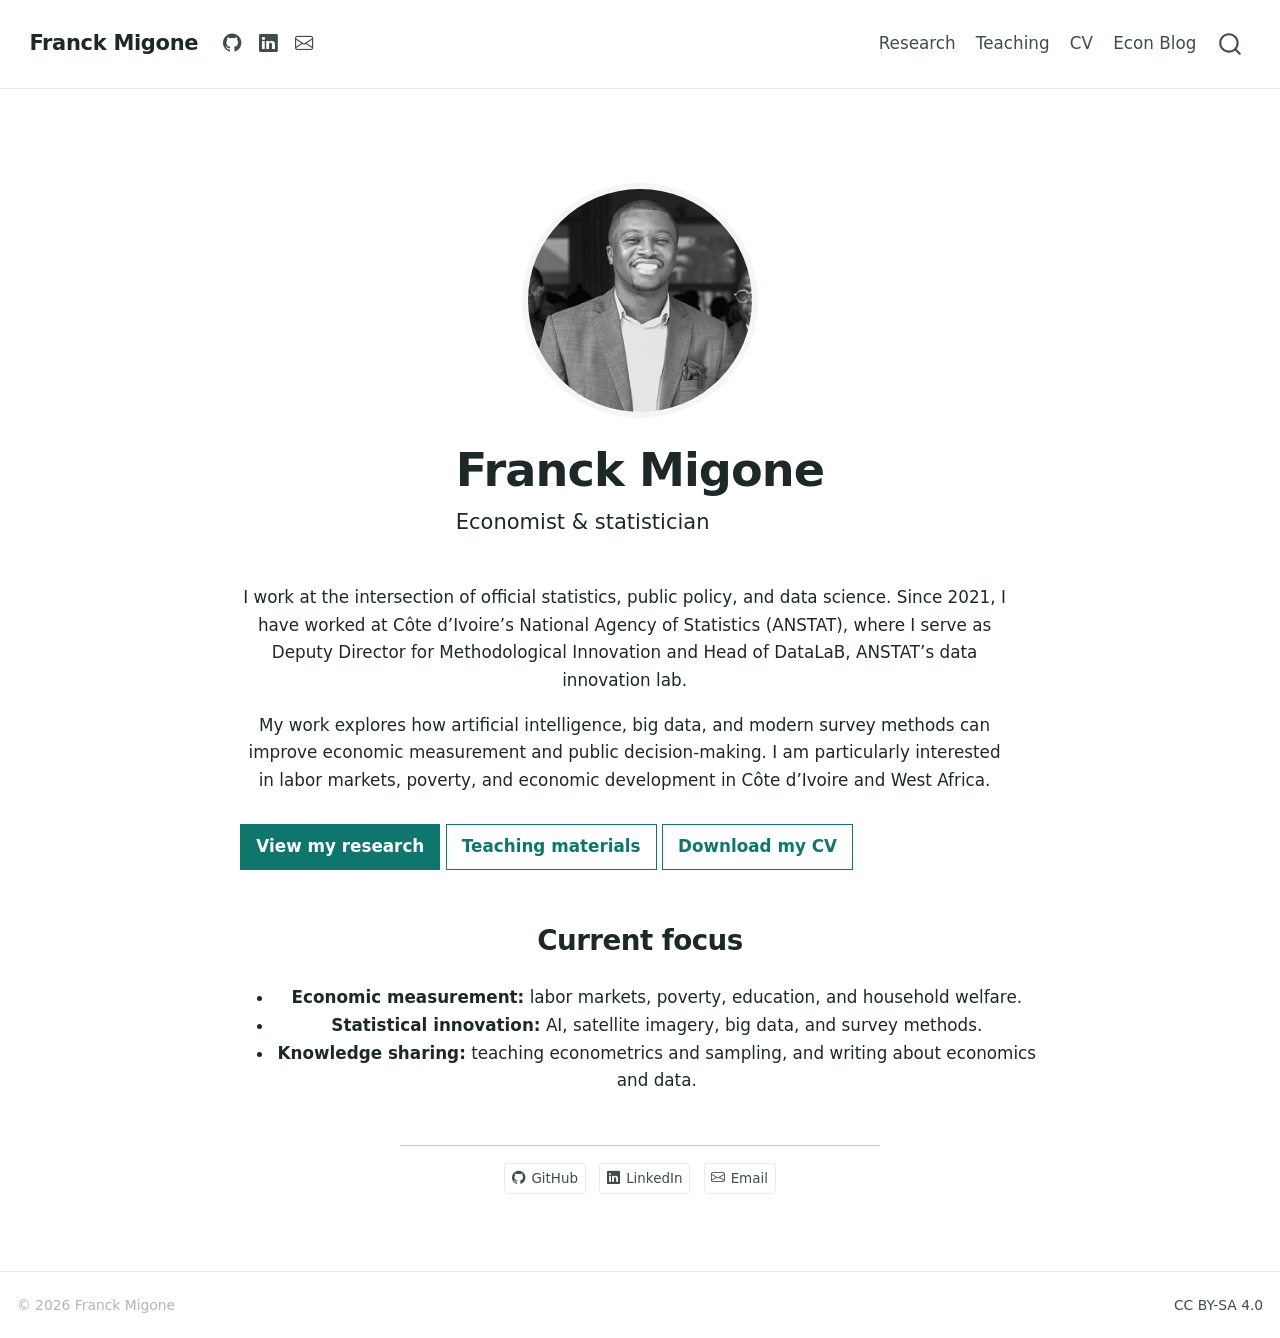
==== docs/index.html @ d8c35b3e "Ameliore et redeploie le site personnel" ====
<!DOCTYPE html>
<html xmlns="http://www.w3.org/1999/xhtml" lang="en" xml:lang="en"><head>

<meta charset="utf-8">
<meta name="generator" content="quarto-1.7.27">

<meta name="viewport" content="width=device-width, initial-scale=1.0, user-scalable=yes">


<title>Franck Migone</title>
<style>
code{white-space: pre-wrap;}
span.smallcaps{font-variant: small-caps;}
div.columns{display: flex; gap: min(4vw, 1.5em);}
div.column{flex: auto; overflow-x: auto;}
div.hanging-indent{margin-left: 1.5em; text-indent: -1.5em;}
ul.task-list{list-style: none;}
ul.task-list li input[type="checkbox"] {
  width: 0.8em;
  margin: 0 0.8em 0.2em -1em; /* quarto-specific, see https://github.com/quarto-dev/quarto-cli/issues/4556 */ 
  vertical-align: middle;
}
</style>


<script src="site_libs/quarto-nav/quarto-nav.js"></script>
<script src="site_libs/clipboard/clipboard.min.js"></script>
<script src="site_libs/quarto-search/autocomplete.umd.js"></script>
<script src="site_libs/quarto-search/fuse.min.js"></script>
<script src="site_libs/quarto-search/quarto-search.js"></script>
<meta name="quarto:offset" content="./">
<link href="./img/favicon.png" rel="icon" type="image/png">
<script src="site_libs/quarto-html/quarto.js" type="module"></script>
<script src="site_libs/quarto-html/tabsets/tabsets.js" type="module"></script>
<script src="site_libs/quarto-html/popper.min.js"></script>
<script src="site_libs/quarto-html/tippy.umd.min.js"></script>
<link href="site_libs/quarto-html/tippy.css" rel="stylesheet">
<link href="site_libs/quarto-html/quarto-syntax-highlighting-985aa47af68dae11cd4d235c71fb941e.css" rel="stylesheet" id="quarto-text-highlighting-styles">
<script src="site_libs/bootstrap/bootstrap.min.js"></script>
<link href="site_libs/bootstrap/bootstrap-icons.css" rel="stylesheet">
<link href="site_libs/bootstrap/bootstrap-1a9a7e8bba09c4d5a65b0688b41a97ad.min.css" rel="stylesheet" append-hash="true" id="quarto-bootstrap" data-mode="light">
<script id="quarto-search-options" type="application/json">{
  "location": "navbar",
  "copy-button": false,
  "collapse-after": 3,
  "panel-placement": "end",
  "type": "overlay",
  "limit": 50,
  "keyboard-shortcut": [
    "f",
    "/",
    "s"
  ],
  "language": {
    "search-no-results-text": "No results",
    "search-matching-documents-text": "matching documents",
    "search-copy-link-title": "Copy link to search",
    "search-hide-matches-text": "Hide additional matches",
    "search-more-match-text": "more match in this document",
    "search-more-matches-text": "more matches in this document",
    "search-clear-button-title": "Clear",
    "search-text-placeholder": "",
    "search-detached-cancel-button-title": "Cancel",
    "search-submit-button-title": "Submit",
    "search-label": "Search"
  }
}</script>


<meta property="og:title" content="Franck Migone">
<meta property="og:description" content="Economist &amp; statistician">
<meta property="og:image" content="https://fajzmigone.github.io/img/fmigone.jpg">
<meta property="og:site_name" content="Franck Migone">
</head>

<body class="nav-fixed fullcontent quarto-light">

<div id="quarto-search-results"></div>
  <header id="quarto-header" class="headroom fixed-top">
    <nav class="navbar navbar-expand-lg " data-bs-theme="dark">
      <div class="navbar-container container-fluid">
      <div class="navbar-brand-container mx-auto">
    <a class="navbar-brand" href="./index.html">
    <span class="navbar-title">Franck Migone</span>
    </a>
  </div>
            <div id="quarto-search" class="" title="Search"></div>
          <button class="navbar-toggler" type="button" data-bs-toggle="collapse" data-bs-target="#navbarCollapse" aria-controls="navbarCollapse" role="menu" aria-expanded="false" aria-label="Toggle navigation" onclick="if (window.quartoToggleHeadroom) { window.quartoToggleHeadroom(); }">
  <span class="navbar-toggler-icon"></span>
</button>
          <div class="collapse navbar-collapse" id="navbarCollapse">
            <ul class="navbar-nav navbar-nav-scroll me-auto">
  <li class="nav-item compact">
    <a class="nav-link" href="https://github.com/fmigone"> <i class="bi bi-github" role="img" aria-label="GitHub">
</i> 
<span class="menu-text"></span></a>
  </li>  
  <li class="nav-item compact">
    <a class="nav-link" href="https://www.linkedin.com/in/franck-migone/"> <i class="bi bi-linkedin" role="img" aria-label="LinkedIn">
</i> 
<span class="menu-text"></span></a>
  </li>  
  <li class="nav-item compact">
    <a class="nav-link" href="mailto:franckmigone@gmail.com"> <i class="bi bi-envelope" role="img" aria-label="Email">
</i> 
<span class="menu-text"></span></a>
  </li>  
</ul>
            <ul class="navbar-nav navbar-nav-scroll ms-auto">
  <li class="nav-item">
    <a class="nav-link" href="./research/index.html"> 
<span class="menu-text">Research</span></a>
  </li>  
  <li class="nav-item">
    <a class="nav-link" href="./Useful_Ressources/index.html"> 
<span class="menu-text">Teaching</span></a>
  </li>  
  <li class="nav-item">
    <a class="nav-link" href="./cv/index.html"> 
<span class="menu-text">CV</span></a>
  </li>  
  <li class="nav-item">
    <a class="nav-link" href="https://econpolicyml.substack.com/"> 
<span class="menu-text">Econ Blog</span></a>
  </li>  
</ul>
          </div> <!-- /navcollapse -->
            <div class="quarto-navbar-tools">
</div>
      </div> <!-- /container-fluid -->
    </nav>
</header>
<!-- content -->
<div id="quarto-content" class="quarto-container page-columns page-rows-contents page-layout-article page-navbar">
<!-- sidebar -->
<!-- margin-sidebar -->
    
<!-- main -->
<div class="quarto-about-jolla">
  <img src="img/fmigone.jpg" class="about-image
  round " style="height: 14em; width: 14em;">
 <header id="title-block-header" class="quarto-title-block default">
<div class="quarto-title">
<h1 class="title">Franck Migone</h1>
<p class="subtitle lead">Economist &amp; statistician</p>
</div>
<div class="quarto-title-meta">
  </div>
</header><main class="content" id="quarto-document-content">
<p>I work at the intersection of official statistics, public policy, and data science. Since 2021, I have worked at Côte d’Ivoire’s National Agency of Statistics (ANSTAT), where I serve as Deputy Director for Methodological Innovation and Head of DataLaB, ANSTAT’s data innovation lab.</p>
<p>My work explores how artificial intelligence, big data, and modern survey methods can improve economic measurement and public decision-making. I am particularly interested in labor markets, poverty, and economic development in Côte d’Ivoire and West Africa.</p>
<div class="home-actions">
<p><a href="./research/index.html" class="btn btn-primary">View my research</a> <a href="./Useful_Ressources/index.html" class="btn btn-outline-primary">Teaching materials</a> <a href="cv/cv.pdf" class="btn btn-outline-primary" target="_blank">Download my CV</a></p>
</div>
<section id="current-focus" class="level2">
<h2 data-anchor-id="current-focus">Current focus</h2>
<ul>
<li><strong>Economic measurement:</strong> labor markets, poverty, education, and household welfare.</li>
<li><strong>Statistical innovation:</strong> AI, satellite imagery, big data, and survey methods.</li>
<li><strong>Knowledge sharing:</strong> teaching econometrics and sampling, and writing about economics and data.</li>
</ul>


</section>
</main> 
  <hr class="about-sep">
   <div class="about-links">
  <a href="https://github.com/fmigone" class="about-link" rel="" target="">
    <i class="bi bi-github"></i>
     <span class="about-link-text">GitHub</span>
  </a>
  <a href="https://www.linkedin.com/in/franck-migone/" class="about-link" rel="" target="">
    <i class="bi bi-linkedin"></i>
     <span class="about-link-text">LinkedIn</span>
  </a>
  <a href="mailto:franckmigone@gmail.com" class="about-link" rel="" target="">
    <i class="bi bi-envelope"></i>
     <span class="about-link-text">Email</span>
  </a>
</div>
</div>
 <!-- /main -->
<script id="quarto-html-after-body" type="application/javascript">
  window.document.addEventListener("DOMContentLoaded", function (event) {
    const isCodeAnnotation = (el) => {
      for (const clz of el.classList) {
        if (clz.startsWith('code-annotation-')) {                     
          return true;
        }
      }
      return false;
    }
    const onCopySuccess = function(e) {
      // button target
      const button = e.trigger;
      // don't keep focus
      button.blur();
      // flash "checked"
      button.classList.add('code-copy-button-checked');
      var currentTitle = button.getAttribute("title");
      button.setAttribute("title", "Copied!");
      let tooltip;
      if (window.bootstrap) {
        button.setAttribute("data-bs-toggle", "tooltip");
        button.setAttribute("data-bs-placement", "left");
        button.setAttribute("data-bs-title", "Copied!");
        tooltip = new bootstrap.Tooltip(button, 
          { trigger: "manual", 
            customClass: "code-copy-button-tooltip",
            offset: [0, -8]});
        tooltip.show();    
      }
      setTimeout(function() {
        if (tooltip) {
          tooltip.hide();
          button.removeAttribute("data-bs-title");
          button.removeAttribute("data-bs-toggle");
          button.removeAttribute("data-bs-placement");
        }
        button.setAttribute("title", currentTitle);
        button.classList.remove('code-copy-button-checked');
      }, 1000);
      // clear code selection
      e.clearSelection();
    }
    const getTextToCopy = function(trigger) {
        const codeEl = trigger.previousElementSibling.cloneNode(true);
        for (const childEl of codeEl.children) {
          if (isCodeAnnotation(childEl)) {
            childEl.remove();
          }
        }
        return codeEl.innerText;
    }
    const clipboard = new window.ClipboardJS('.code-copy-button:not([data-in-quarto-modal])', {
      text: getTextToCopy
    });
    clipboard.on('success', onCopySuccess);
    if (window.document.getElementById('quarto-embedded-source-code-modal')) {
      const clipboardModal = new window.ClipboardJS('.code-copy-button[data-in-quarto-modal]', {
        text: getTextToCopy,
        container: window.document.getElementById('quarto-embedded-source-code-modal')
      });
      clipboardModal.on('success', onCopySuccess);
    }
      var localhostRegex = new RegExp(/^(?:http|https):\/\/localhost\:?[0-9]*\//);
      var mailtoRegex = new RegExp(/^mailto:/);
        var filterRegex = new RegExp("https:\/\/fajzmigone\.github\.io");
      var isInternal = (href) => {
          return filterRegex.test(href) || localhostRegex.test(href) || mailtoRegex.test(href);
      }
      // Inspect non-navigation links and adorn them if external
     var links = window.document.querySelectorAll('a[href]:not(.nav-link):not(.navbar-brand):not(.toc-action):not(.sidebar-link):not(.sidebar-item-toggle):not(.pagination-link):not(.no-external):not([aria-hidden]):not(.dropdown-item):not(.quarto-navigation-tool):not(.about-link)');
      for (var i=0; i<links.length; i++) {
        const link = links[i];
        if (!isInternal(link.href)) {
          // undo the damage that might have been done by quarto-nav.js in the case of
          // links that we want to consider external
          if (link.dataset.originalHref !== undefined) {
            link.href = link.dataset.originalHref;
          }
            // target, if specified
            link.setAttribute("target", "_blank");
            if (link.getAttribute("rel") === null) {
              link.setAttribute("rel", "noopener");
            }
        }
      }
    function tippyHover(el, contentFn, onTriggerFn, onUntriggerFn) {
      const config = {
        allowHTML: true,
        maxWidth: 500,
        delay: 100,
        arrow: false,
        appendTo: function(el) {
            return el.parentElement;
        },
        interactive: true,
        interactiveBorder: 10,
        theme: 'quarto',
        placement: 'bottom-start',
      };
      if (contentFn) {
        config.content = contentFn;
      }
      if (onTriggerFn) {
        config.onTrigger = onTriggerFn;
      }
      if (onUntriggerFn) {
        config.onUntrigger = onUntriggerFn;
      }
      window.tippy(el, config); 
    }
    const noterefs = window.document.querySelectorAll('a[role="doc-noteref"]');
    for (var i=0; i<noterefs.length; i++) {
      const ref = noterefs[i];
      tippyHover(ref, function() {
        // use id or data attribute instead here
        let href = ref.getAttribute('data-footnote-href') || ref.getAttribute('href');
        try { href = new URL(href).hash; } catch {}
        const id = href.replace(/^#\/?/, "");
        const note = window.document.getElementById(id);
        if (note) {
          return note.innerHTML;
        } else {
          return "";
        }
      });
    }
    const xrefs = window.document.querySelectorAll('a.quarto-xref');
    const processXRef = (id, note) => {
      // Strip column container classes
      const stripColumnClz = (el) => {
        el.classList.remove("page-full", "page-columns");
        if (el.children) {
          for (const child of el.children) {
            stripColumnClz(child);
          }
        }
      }
      stripColumnClz(note)
      if (id === null || id.startsWith('sec-')) {
        // Special case sections, only their first couple elements
        const container = document.createElement("div");
        if (note.children && note.children.length > 2) {
          container.appendChild(note.children[0].cloneNode(true));
          for (let i = 1; i < note.children.length; i++) {
            const child = note.children[i];
            if (child.tagName === "P" && child.innerText === "") {
              continue;
            } else {
              container.appendChild(child.cloneNode(true));
              break;
            }
          }
          if (window.Quarto?.typesetMath) {
            window.Quarto.typesetMath(container);
          }
          return container.innerHTML
        } else {
          if (window.Quarto?.typesetMath) {
            window.Quarto.typesetMath(note);
          }
          return note.innerHTML;
        }
      } else {
        // Remove any anchor links if they are present
        const anchorLink = note.querySelector('a.anchorjs-link');
        if (anchorLink) {
          anchorLink.remove();
        }
        if (window.Quarto?.typesetMath) {
          window.Quarto.typesetMath(note);
        }
        if (note.classList.contains("callout")) {
          return note.outerHTML;
        } else {
          return note.innerHTML;
        }
      }
    }
    for (var i=0; i<xrefs.length; i++) {
      const xref = xrefs[i];
      tippyHover(xref, undefined, function(instance) {
        instance.disable();
        let url = xref.getAttribute('href');
        let hash = undefined; 
        if (url.startsWith('#')) {
          hash = url;
        } else {
          try { hash = new URL(url).hash; } catch {}
        }
        if (hash) {
          const id = hash.replace(/^#\/?/, "");
          const note = window.document.getElementById(id);
          if (note !== null) {
            try {
              const html = processXRef(id, note.cloneNode(true));
              instance.setContent(html);
            } finally {
              instance.enable();
              instance.show();
            }
          } else {
            // See if we can fetch this
            fetch(url.split('#')[0])
            .then(res => res.text())
            .then(html => {
              const parser = new DOMParser();
              const htmlDoc = parser.parseFromString(html, "text/html");
              const note = htmlDoc.getElementById(id);
              if (note !== null) {
                const html = processXRef(id, note);
                instance.setContent(html);
              } 
            }).finally(() => {
              instance.enable();
              instance.show();
            });
          }
        } else {
          // See if we can fetch a full url (with no hash to target)
          // This is a special case and we should probably do some content thinning / targeting
          fetch(url)
          .then(res => res.text())
          .then(html => {
            const parser = new DOMParser();
            const htmlDoc = parser.parseFromString(html, "text/html");
            const note = htmlDoc.querySelector('main.content');
            if (note !== null) {
              // This should only happen for chapter cross references
              // (since there is no id in the URL)
              // remove the first header
              if (note.children.length > 0 && note.children[0].tagName === "HEADER") {
                note.children[0].remove();
              }
              const html = processXRef(null, note);
              instance.setContent(html);
            } 
          }).finally(() => {
            instance.enable();
            instance.show();
          });
        }
      }, function(instance) {
      });
    }
        let selectedAnnoteEl;
        const selectorForAnnotation = ( cell, annotation) => {
          let cellAttr = 'data-code-cell="' + cell + '"';
          let lineAttr = 'data-code-annotation="' +  annotation + '"';
          const selector = 'span[' + cellAttr + '][' + lineAttr + ']';
          return selector;
        }
        const selectCodeLines = (annoteEl) => {
          const doc = window.document;
          const targetCell = annoteEl.getAttribute("data-target-cell");
          const targetAnnotation = annoteEl.getAttribute("data-target-annotation");
          const annoteSpan = window.document.querySelector(selectorForAnnotation(targetCell, targetAnnotation));
          const lines = annoteSpan.getAttribute("data-code-lines").split(",");
          const lineIds = lines.map((line) => {
            return targetCell + "-" + line;
          })
          let top = null;
          let height = null;
          let parent = null;
          if (lineIds.length > 0) {
              //compute the position of the single el (top and bottom and make a div)
              const el = window.document.getElementById(lineIds[0]);
              top = el.offsetTop;
              height = el.offsetHeight;
              parent = el.parentElement.parentElement;
            if (lineIds.length > 1) {
              const lastEl = window.document.getElementById(lineIds[lineIds.length - 1]);
              const bottom = lastEl.offsetTop + lastEl.offsetHeight;
              height = bottom - top;
            }
            if (top !== null && height !== null && parent !== null) {
              // cook up a div (if necessary) and position it 
              let div = window.document.getElementById("code-annotation-line-highlight");
              if (div === null) {
                div = window.document.createElement("div");
                div.setAttribute("id", "code-annotation-line-highlight");
                div.style.position = 'absolute';
                parent.appendChild(div);
              }
              div.style.top = top - 2 + "px";
              div.style.height = height + 4 + "px";
              div.style.left = 0;
              let gutterDiv = window.document.getElementById("code-annotation-line-highlight-gutter");
              if (gutterDiv === null) {
                gutterDiv = window.document.createElement("div");
                gutterDiv.setAttribute("id", "code-annotation-line-highlight-gutter");
                gutterDiv.style.position = 'absolute';
                const codeCell = window.document.getElementById(targetCell);
                const gutter = codeCell.querySelector('.code-annotation-gutter');
                gutter.appendChild(gutterDiv);
              }
              gutterDiv.style.top = top - 2 + "px";
              gutterDiv.style.height = height + 4 + "px";
            }
            selectedAnnoteEl = annoteEl;
          }
        };
        const unselectCodeLines = () => {
          const elementsIds = ["code-annotation-line-highlight", "code-annotation-line-highlight-gutter"];
          elementsIds.forEach((elId) => {
            const div = window.document.getElementById(elId);
            if (div) {
              div.remove();
            }
          });
          selectedAnnoteEl = undefined;
        };
          // Handle positioning of the toggle
      window.addEventListener(
        "resize",
        throttle(() => {
          elRect = undefined;
          if (selectedAnnoteEl) {
            selectCodeLines(selectedAnnoteEl);
          }
        }, 10)
      );
      function throttle(fn, ms) {
      let throttle = false;
      let timer;
        return (...args) => {
          if(!throttle) { // first call gets through
              fn.apply(this, args);
              throttle = true;
          } else { // all the others get throttled
              if(timer) clearTimeout(timer); // cancel #2
              timer = setTimeout(() => {
                fn.apply(this, args);
                timer = throttle = false;
              }, ms);
          }
        };
      }
        // Attach click handler to the DT
        const annoteDls = window.document.querySelectorAll('dt[data-target-cell]');
        for (const annoteDlNode of annoteDls) {
          annoteDlNode.addEventListener('click', (event) => {
            const clickedEl = event.target;
            if (clickedEl !== selectedAnnoteEl) {
              unselectCodeLines();
              const activeEl = window.document.querySelector('dt[data-target-cell].code-annotation-active');
              if (activeEl) {
                activeEl.classList.remove('code-annotation-active');
              }
              selectCodeLines(clickedEl);
              clickedEl.classList.add('code-annotation-active');
            } else {
              // Unselect the line
              unselectCodeLines();
              clickedEl.classList.remove('code-annotation-active');
            }
          });
        }
    const findCites = (el) => {
      const parentEl = el.parentElement;
      if (parentEl) {
        const cites = parentEl.dataset.cites;
        if (cites) {
          return {
            el,
            cites: cites.split(' ')
          };
        } else {
          return findCites(el.parentElement)
        }
      } else {
        return undefined;
      }
    };
    var bibliorefs = window.document.querySelectorAll('a[role="doc-biblioref"]');
    for (var i=0; i<bibliorefs.length; i++) {
      const ref = bibliorefs[i];
      const citeInfo = findCites(ref);
      if (citeInfo) {
        tippyHover(citeInfo.el, function() {
          var popup = window.document.createElement('div');
          citeInfo.cites.forEach(function(cite) {
            var citeDiv = window.document.createElement('div');
            citeDiv.classList.add('hanging-indent');
            citeDiv.classList.add('csl-entry');
            var biblioDiv = window.document.getElementById('ref-' + cite);
            if (biblioDiv) {
              citeDiv.innerHTML = biblioDiv.innerHTML;
            }
            popup.appendChild(citeDiv);
          });
          return popup.innerHTML;
        });
      }
    }
  });
  </script>
</div> <!-- /content -->
<footer class="footer">
  <div class="nav-footer">
    <div class="nav-footer-left">
<p><span class="faux-block">© 2026 Franck Migone</span></p>
</div>   
    <div class="nav-footer-center">
      &nbsp;
    </div>
    <div class="nav-footer-right">
<p><a href="https://creativecommons.org/licenses/by-sa/4.0/" target="_blank">CC BY-SA 4.0</a></p>
</div>
  </div>
</footer>




</body></html>
---- docs/site_libs/quarto-html/tippy.css ----
.tippy-box[data-animation=fade][data-state=hidden]{opacity:0}[data-tippy-root]{max-width:calc(100vw - 10px)}.tippy-box{position:relative;background-color:#333;color:#fff;border-radius:4px;font-size:14px;line-height:1.4;white-space:normal;outline:0;transition-property:transform,visibility,opacity}.tippy-box[data-placement^=top]>.tippy-arrow{bottom:0}.tippy-box[data-placement^=top]>.tippy-arrow:before{bottom:-7px;left:0;border-width:8px 8px 0;border-top-color:initial;transform-origin:center top}.tippy-box[data-placement^=bottom]>.tippy-arrow{top:0}.tippy-box[data-placement^=bottom]>.tippy-arrow:before{top:-7px;left:0;border-width:0 8px 8px;border-bottom-color:initial;transform-origin:center bottom}.tippy-box[data-placement^=left]>.tippy-arrow{right:0}.tippy-box[data-placement^=left]>.tippy-arrow:before{border-width:8px 0 8px 8px;border-left-color:initial;right:-7px;transform-origin:center left}.tippy-box[data-placement^=right]>.tippy-arrow{left:0}.tippy-box[data-placement^=right]>.tippy-arrow:before{left:-7px;border-width:8px 8px 8px 0;border-right-color:initial;transform-origin:center right}.tippy-box[data-inertia][data-state=visible]{transition-timing-function:cubic-bezier(.54,1.5,.38,1.11)}.tippy-arrow{width:16px;height:16px;color:#333}.tippy-arrow:before{content:"";position:absolute;border-color:transparent;border-style:solid}.tippy-content{position:relative;padding:5px 9px;z-index:1}
---- docs/site_libs/quarto-html/quarto-syntax-highlighting-985aa47af68dae11cd4d235c71fb941e.css ----
/* quarto syntax highlight colors */
:root {
  --quarto-hl-ot-color: #003B4F;
  --quarto-hl-at-color: #657422;
  --quarto-hl-ss-color: #20794D;
  --quarto-hl-an-color: #5E5E5E;
  --quarto-hl-fu-color: #4758AB;
  --quarto-hl-st-color: #20794D;
  --quarto-hl-cf-color: #003B4F;
  --quarto-hl-op-color: #5E5E5E;
  --quarto-hl-er-color: #AD0000;
  --quarto-hl-bn-color: #AD0000;
  --quarto-hl-al-color: #AD0000;
  --quarto-hl-va-color: #111111;
  --quarto-hl-bu-color: inherit;
  --quarto-hl-ex-color: inherit;
  --quarto-hl-pp-color: #AD0000;
  --quarto-hl-in-color: #5E5E5E;
  --quarto-hl-vs-color: #20794D;
  --quarto-hl-wa-color: #5E5E5E;
  --quarto-hl-do-color: #5E5E5E;
  --quarto-hl-im-color: #00769E;
  --quarto-hl-ch-color: #20794D;
  --quarto-hl-dt-color: #AD0000;
  --quarto-hl-fl-color: #AD0000;
  --quarto-hl-co-color: #5E5E5E;
  --quarto-hl-cv-color: #5E5E5E;
  --quarto-hl-cn-color: #8f5902;
  --quarto-hl-sc-color: #5E5E5E;
  --quarto-hl-dv-color: #AD0000;
  --quarto-hl-kw-color: #003B4F;
}

/* other quarto variables */
:root {
  --quarto-font-monospace: SFMono-Regular, Menlo, Monaco, Consolas, "Liberation Mono", "Courier New", monospace;
}

/* syntax highlight based on Pandoc's rules */
pre > code.sourceCode > span {
  color: #003B4F;
}

code.sourceCode > span {
  color: #003B4F;
}

div.sourceCode,
div.sourceCode pre.sourceCode {
  color: #003B4F;
}

/* Normal */
code span {
  color: #003B4F;
}

/* Alert */
code span.al {
  color: #AD0000;
  font-style: inherit;
}

/* Annotation */
code span.an {
  color: #5E5E5E;
  font-style: inherit;
}

/* Attribute */
code span.at {
  color: #657422;
  font-style: inherit;
}

/* BaseN */
code span.bn {
  color: #AD0000;
  font-style: inherit;
}

/* BuiltIn */
code span.bu {
  font-style: inherit;
}

/* ControlFlow */
code span.cf {
  color: #003B4F;
  font-weight: bold;
  font-style: inherit;
}

/* Char */
code span.ch {
  color: #20794D;
  font-style: inherit;
}

/* Constant */
code span.cn {
  color: #8f5902;
  font-style: inherit;
}

/* Comment */
code span.co {
  color: #5E5E5E;
  font-style: inherit;
}

/* CommentVar */
code span.cv {
  color: #5E5E5E;
  font-style: italic;
}

/* Documentation */
code span.do {
  color: #5E5E5E;
  font-style: italic;
}

/* DataType */
code span.dt {
  color: #AD0000;
  font-style: inherit;
}

/* DecVal */
code span.dv {
  color: #AD0000;
  font-style: inherit;
}

/* Error */
code span.er {
  color: #AD0000;
  font-style: inherit;
}

/* Extension */
code span.ex {
  font-style: inherit;
}

/* Float */
code span.fl {
  color: #AD0000;
  font-style: inherit;
}

/* Function */
code span.fu {
  color: #4758AB;
  font-style: inherit;
}

/* Import */
code span.im {
  color: #00769E;
  font-style: inherit;
}

/* Information */
code span.in {
  color: #5E5E5E;
  font-style: inherit;
}

/* Keyword */
code span.kw {
  color: #003B4F;
  font-weight: bold;
  font-style: inherit;
}

/* Operator */
code span.op {
  color: #5E5E5E;
  font-style: inherit;
}

/* Other */
code span.ot {
  color: #003B4F;
  font-style: inherit;
}

/* Preprocessor */
code span.pp {
  color: #AD0000;
  font-style: inherit;
}

/* SpecialChar */
code span.sc {
  color: #5E5E5E;
  font-style: inherit;
}

/* SpecialString */
code span.ss {
  color: #20794D;
  font-style: inherit;
}

/* String */
code span.st {
  color: #20794D;
  font-style: inherit;
}

/* Variable */
code span.va {
  color: #111111;
  font-style: inherit;
}

/* VerbatimString */
code span.vs {
  color: #20794D;
  font-style: inherit;
}

/* Warning */
code span.wa {
  color: #5E5E5E;
  font-style: italic;
}

.prevent-inlining {
  content: "</";
}

/*# sourceMappingURL=32badd10cd2e2abee3c1d930e287fa2a.css.map */
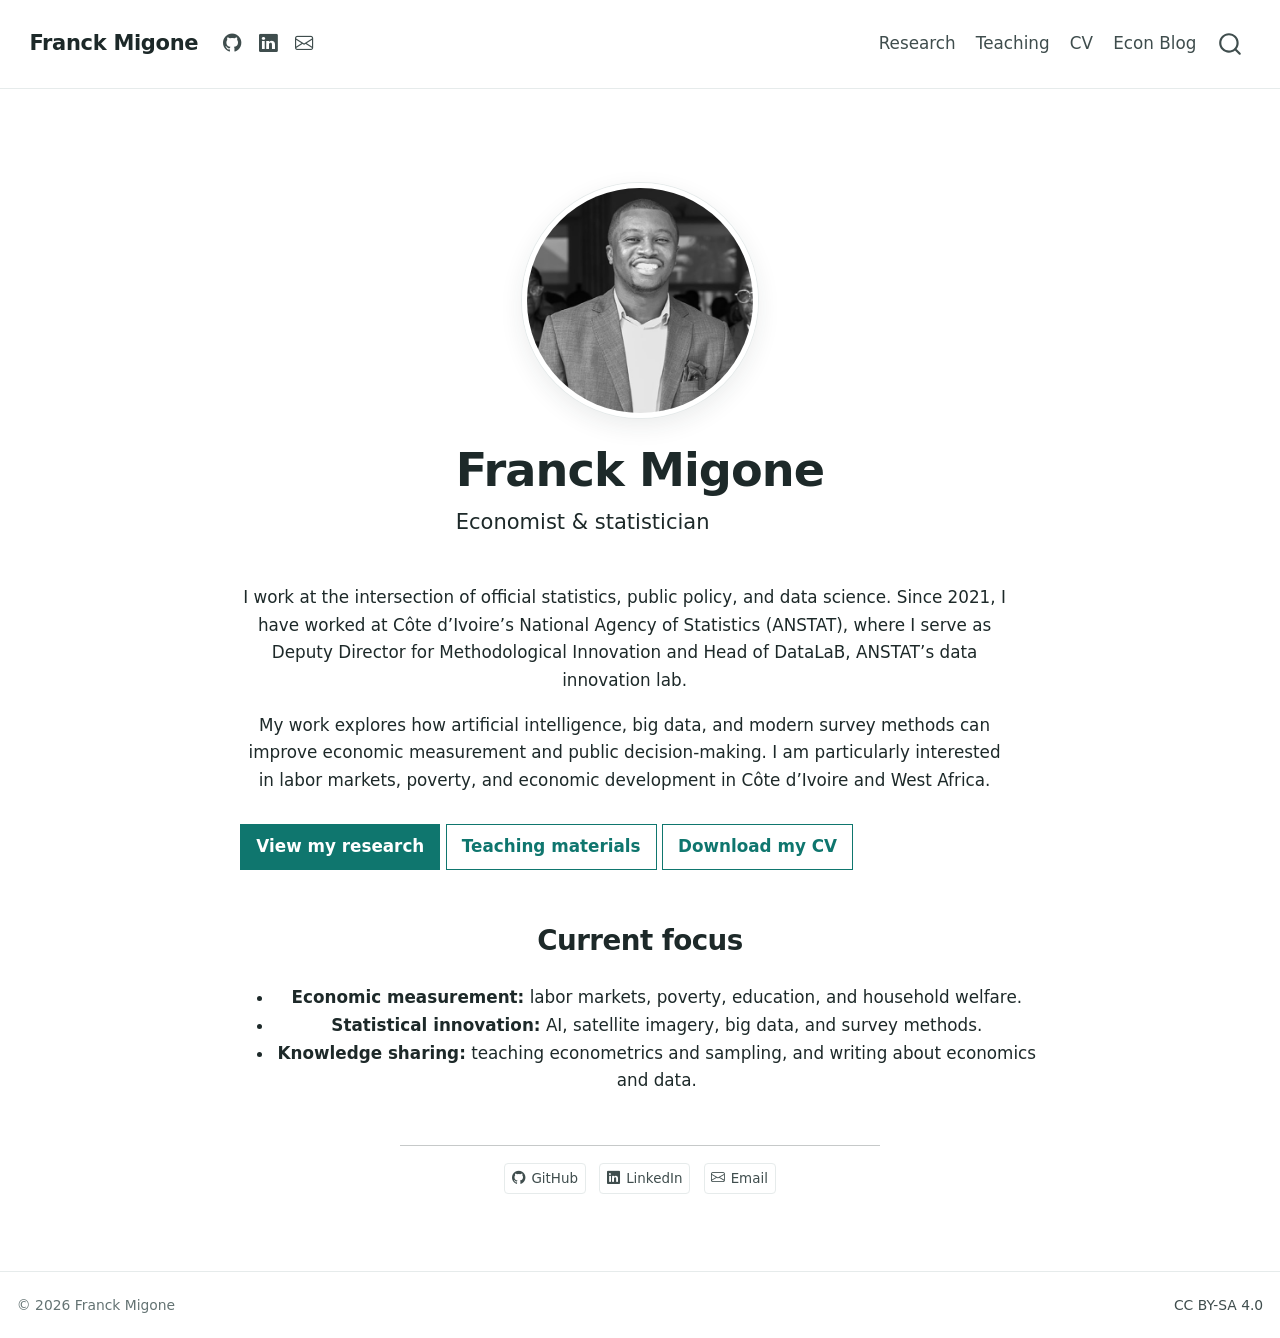
==== commit ecce7d0c: "Redeploy le site personnel avec la mise à jour" ====
--- a/docs/index.html
+++ b/docs/index.html
@@ -29,7 +29,7 @@
 <script src="site_libs/quarto-search/fuse.min.js"></script>
 <script src="site_libs/quarto-search/quarto-search.js"></script>
 <meta name="quarto:offset" content="./">
-<link href="./img/favicon.png" rel="icon" type="image/png">
+<link href="./img/favicon.svg" rel="icon" type="image/svg+xml">
 <script src="site_libs/quarto-html/quarto.js" type="module"></script>
 <script src="site_libs/quarto-html/tabsets/tabsets.js" type="module"></script>
 <script src="site_libs/quarto-html/popper.min.js"></script>
@@ -38,7 +38,7 @@
 <link href="site_libs/quarto-html/quarto-syntax-highlighting-985aa47af68dae11cd4d235c71fb941e.css" rel="stylesheet" id="quarto-text-highlighting-styles">
 <script src="site_libs/bootstrap/bootstrap.min.js"></script>
 <link href="site_libs/bootstrap/bootstrap-icons.css" rel="stylesheet">
-<link href="site_libs/bootstrap/bootstrap-1a9a7e8bba09c4d5a65b0688b41a97ad.min.css" rel="stylesheet" append-hash="true" id="quarto-bootstrap" data-mode="light">
+<link href="site_libs/bootstrap/bootstrap-0083c8f6487b1b5da780e6fd5f37fbbd.min.css" rel="stylesheet" append-hash="true" id="quarto-bootstrap" data-mode="light">
 <script id="quarto-search-options" type="application/json">{
   "location": "navbar",
   "copy-button": false,
@@ -65,12 +65,58 @@
     "search-label": "Search"
   }
 }</script>
+<link rel="icon" type="image/png" href="./img/favicon.png">
+<link rel="icon" type="image/svg+xml" href="./img/favicon.svg">
+<link rel="apple-touch-icon" href="./img/favicon.png">
+<script type="application/ld+json">
+{
+  "@context": "https://schema.org",
+  "@type": "Person",
+  "name": "Franck Migone",
+  "url": "https://fajzmigone.github.io",
+  "image": "https://fajzmigone.github.io/img/fmigone.jpg",
+  "jobTitle": "Deputy Director for Methodological Innovation",
+  "description": "Economist and statistician working on data, public policy, and economic development.",
+  "worksFor": {
+    "@type": "Organization",
+    "name": "Agence Nationale de la Statistique (ANSTAT)"
+  },
+  "affiliation": {
+    "@type": "Organization",
+    "name": "DataLaB, ANSTAT"
+  },
+  "knowsAbout": [
+    "Official statistics",
+    "Survey methodology",
+    "Poverty measurement",
+    "Labor economics",
+    "Applied econometrics"
+  ],
+  "nationality": {
+    "@type": "Country",
+    "name": "Côte d'Ivoire"
+  },
+  "sameAs": [
+    "https://github.com/fmigone",
+    "https://www.linkedin.com/in/franck-migone/",
+    "https://econpolicyml.substack.com/"
+  ]
+}
+</script>
+<!-- The `about` template pipes a page-level `description` through Pandoc, which
+     wraps it in <p> inside the meta tag. Declaring the home page description
+     here keeps it clean. Other pages use the front-matter `description:`. -->
+<meta name="description" content="Economist and statistician working on data, public policy, and economic development at Côte d’Ivoire’s National Agency of Statistics (ANSTAT).">
 
 
 <meta property="og:title" content="Franck Migone">
 <meta property="og:description" content="Economist &amp; statistician">
 <meta property="og:image" content="https://fajzmigone.github.io/img/fmigone.jpg">
 <meta property="og:site_name" content="Franck Migone">
+<meta name="twitter:title" content="Franck Migone">
+<meta name="twitter:description" content="Economist &amp; statistician">
+<meta name="twitter:image" content="https://fajzmigone.github.io/img/fmigone.jpg">
+<meta name="twitter:card" content="summary_large_image">
 </head>
 
 <body class="nav-fixed fullcontent quarto-light">
@@ -137,7 +183,7 @@
     
 <!-- main -->
 <div class="quarto-about-jolla">
-  <img src="img/fmigone.jpg" class="about-image
+  <img src="img/fmigone.jpg" alt="Portrait of Franck Migone" class="about-image
   round " style="height: 14em; width: 14em;">
  <header id="title-block-header" class="quarto-title-block default">
 <div class="quarto-title">
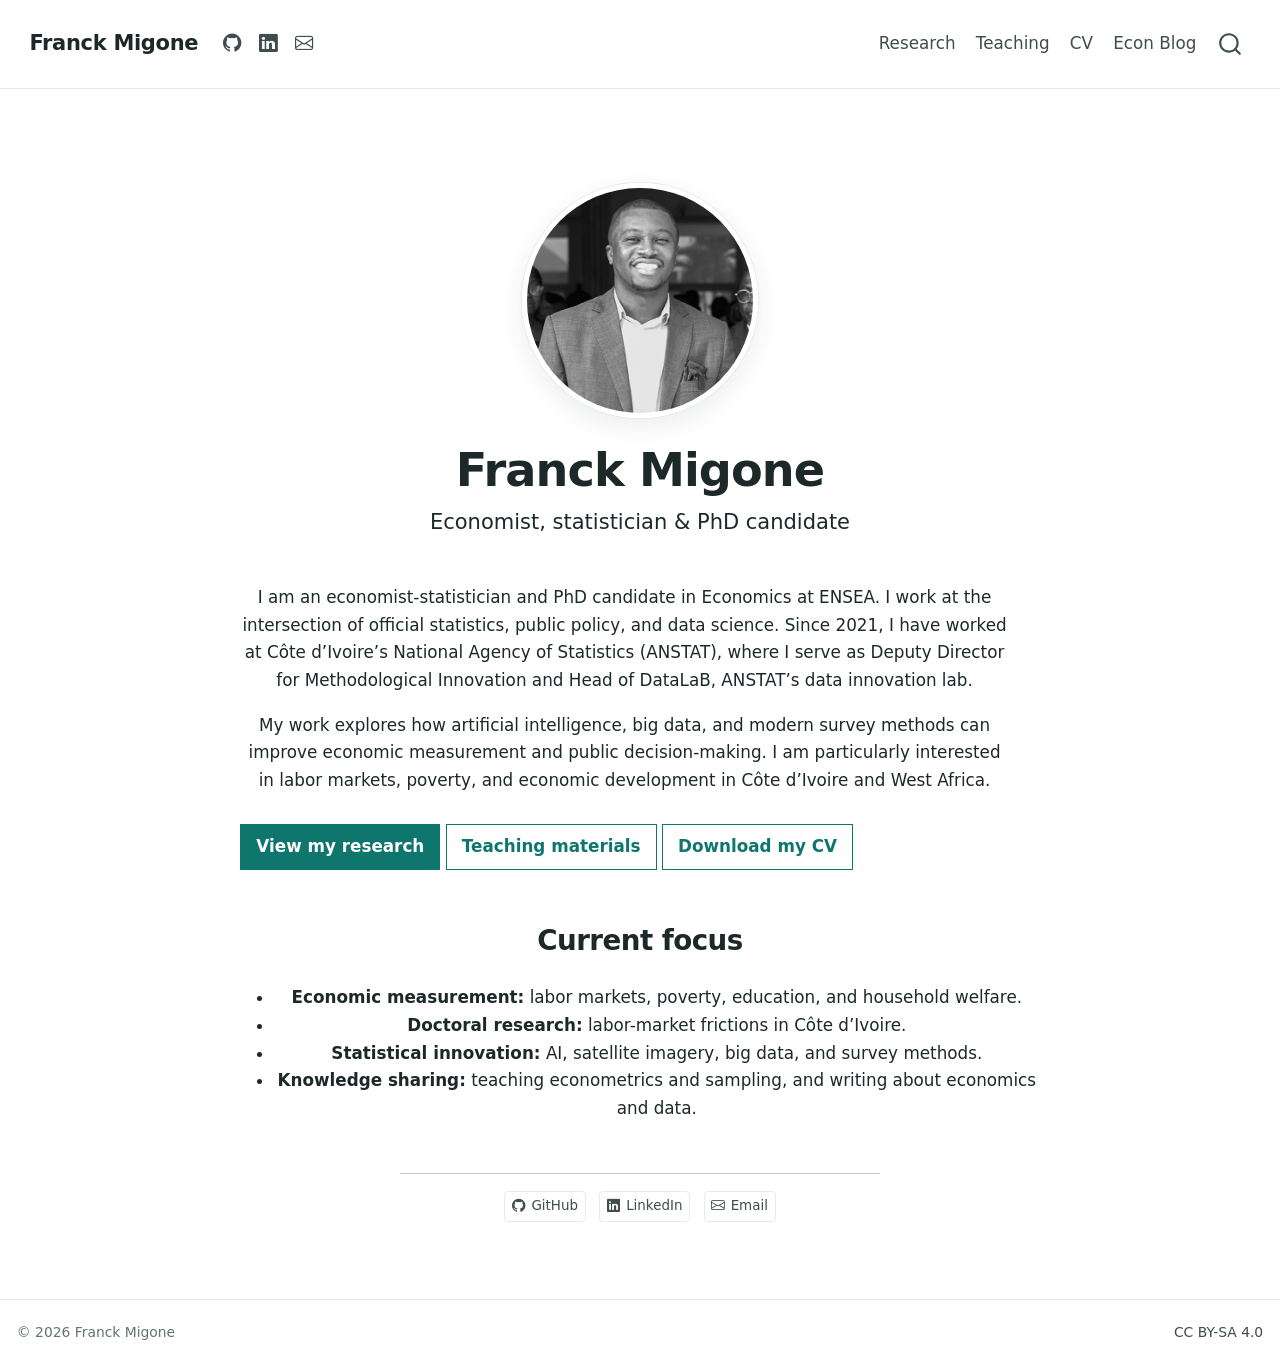
==== commit edd561ba: "Ajoute le doctorat et le cours de sondages" ====
--- a/docs/index.html
+++ b/docs/index.html
@@ -76,15 +76,21 @@
   "url": "https://fajzmigone.github.io",
   "image": "https://fajzmigone.github.io/img/fmigone.jpg",
   "jobTitle": "Deputy Director for Methodological Innovation",
-  "description": "Economist and statistician working on data, public policy, and economic development.",
+  "description": "Economist, statistician, and PhD candidate in Economics at ENSEA, working on data, public policy, and economic development.",
   "worksFor": {
     "@type": "Organization",
     "name": "Agence Nationale de la Statistique (ANSTAT)"
   },
-  "affiliation": {
-    "@type": "Organization",
-    "name": "DataLaB, ANSTAT"
-  },
+  "affiliation": [
+    {
+      "@type": "Organization",
+      "name": "DataLaB, ANSTAT"
+    },
+    {
+      "@type": "CollegeOrUniversity",
+      "name": "ENSEA"
+    }
+  ],
   "knowsAbout": [
     "Official statistics",
     "Survey methodology",
@@ -99,22 +105,22 @@
   "sameAs": [
     "https://github.com/fmigone",
     "https://www.linkedin.com/in/franck-migone/",
-    "https://econpolicyml.substack.com/"
+    "https://fmigone.substack.com/"
   ]
 }
 </script>
 <!-- The `about` template pipes a page-level `description` through Pandoc, which
      wraps it in <p> inside the meta tag. Declaring the home page description
      here keeps it clean. Other pages use the front-matter `description:`. -->
-<meta name="description" content="Economist and statistician working on data, public policy, and economic development at Côte d’Ivoire’s National Agency of Statistics (ANSTAT).">
+<meta name="description" content="Economist, statistician, and PhD candidate in Economics at ENSEA, working on data, public policy, and economic development at Côte d’Ivoire’s National Agency of Statistics (ANSTAT).">
 
 
 <meta property="og:title" content="Franck Migone">
-<meta property="og:description" content="Economist &amp; statistician">
+<meta property="og:description" content="Economist, statistician &amp; PhD candidate">
 <meta property="og:image" content="https://fajzmigone.github.io/img/fmigone.jpg">
 <meta property="og:site_name" content="Franck Migone">
 <meta name="twitter:title" content="Franck Migone">
-<meta name="twitter:description" content="Economist &amp; statistician">
+<meta name="twitter:description" content="Economist, statistician &amp; PhD candidate">
 <meta name="twitter:image" content="https://fajzmigone.github.io/img/fmigone.jpg">
 <meta name="twitter:card" content="summary_large_image">
 </head>
@@ -166,7 +172,7 @@
 <span class="menu-text">CV</span></a>
   </li>  
   <li class="nav-item">
-    <a class="nav-link" href="https://econpolicyml.substack.com/"> 
+    <a class="nav-link" href="https://fmigone.substack.com/"> 
 <span class="menu-text">Econ Blog</span></a>
   </li>  
 </ul>
@@ -188,12 +194,12 @@
  <header id="title-block-header" class="quarto-title-block default">
 <div class="quarto-title">
 <h1 class="title">Franck Migone</h1>
-<p class="subtitle lead">Economist &amp; statistician</p>
+<p class="subtitle lead">Economist, statistician &amp; PhD candidate</p>
 </div>
 <div class="quarto-title-meta">
   </div>
 </header><main class="content" id="quarto-document-content">
-<p>I work at the intersection of official statistics, public policy, and data science. Since 2021, I have worked at Côte d’Ivoire’s National Agency of Statistics (ANSTAT), where I serve as Deputy Director for Methodological Innovation and Head of DataLaB, ANSTAT’s data innovation lab.</p>
+<p>I am an economist-statistician and PhD candidate in Economics at ENSEA. I work at the intersection of official statistics, public policy, and data science. Since 2021, I have worked at Côte d’Ivoire’s National Agency of Statistics (ANSTAT), where I serve as Deputy Director for Methodological Innovation and Head of DataLaB, ANSTAT’s data innovation lab.</p>
 <p>My work explores how artificial intelligence, big data, and modern survey methods can improve economic measurement and public decision-making. I am particularly interested in labor markets, poverty, and economic development in Côte d’Ivoire and West Africa.</p>
 <div class="home-actions">
 <p><a href="./research/index.html" class="btn btn-primary">View my research</a> <a href="./Useful_Ressources/index.html" class="btn btn-outline-primary">Teaching materials</a> <a href="cv/cv.pdf" class="btn btn-outline-primary" target="_blank">Download my CV</a></p>
@@ -202,6 +208,7 @@
 <h2 data-anchor-id="current-focus">Current focus</h2>
 <ul>
 <li><strong>Economic measurement:</strong> labor markets, poverty, education, and household welfare.</li>
+<li><strong>Doctoral research:</strong> labor-market frictions in Côte d’Ivoire.</li>
 <li><strong>Statistical innovation:</strong> AI, satellite imagery, big data, and survey methods.</li>
 <li><strong>Knowledge sharing:</strong> teaching econometrics and sampling, and writing about economics and data.</li>
 </ul>
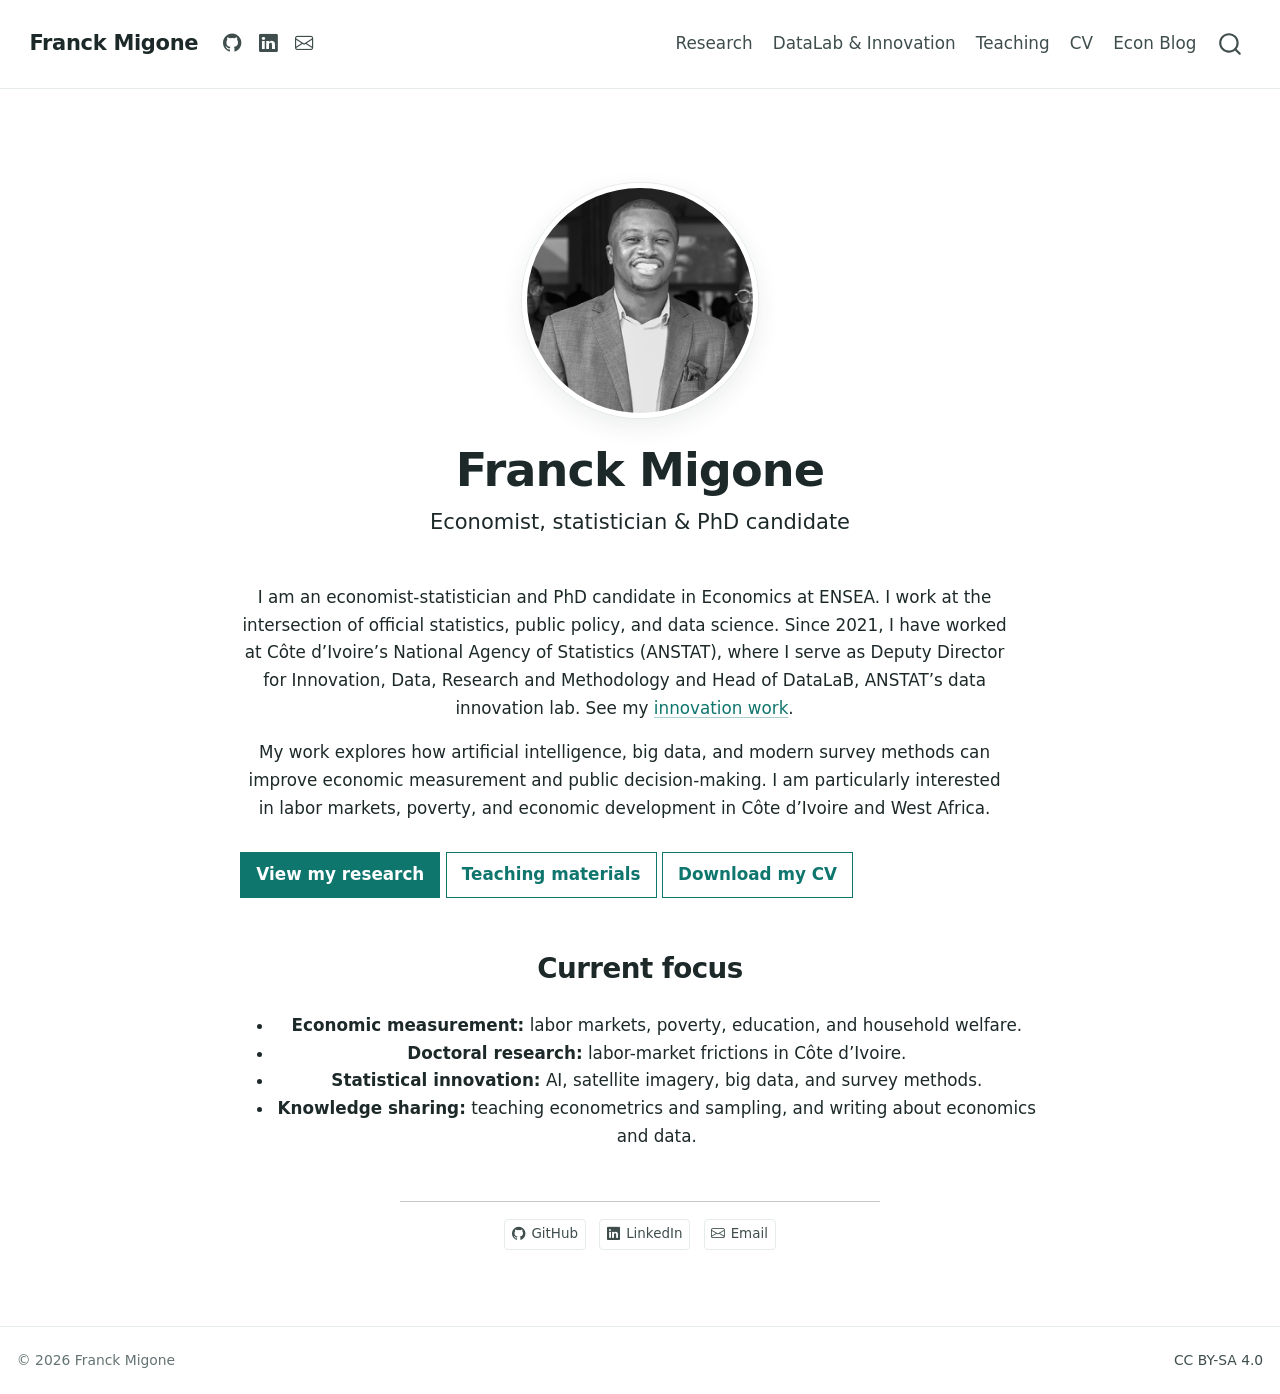
==== commit 796e842c: "Ajoute la page innovation et retire les contacts des références du CV - Nouvelle page « DataLab, Inn" ====
--- a/docs/index.html
+++ b/docs/index.html
@@ -66,53 +66,101 @@
   }
 }</script>
 <link rel="icon" type="image/png" href="./img/favicon.png">
+
 <link rel="icon" type="image/svg+xml" href="./img/favicon.svg">
+
 <link rel="apple-touch-icon" href="./img/favicon.png">
+
 <script type="application/ld+json">
+
 {
+
   "@context": "https://schema.org",
+
   "@type": "Person",
+
   "name": "Franck Migone",
+
   "url": "https://fajzmigone.github.io",
+
   "image": "https://fajzmigone.github.io/img/fmigone.jpg",
+
   "jobTitle": "Deputy Director for Methodological Innovation",
+
   "description": "Economist, statistician, and PhD candidate in Economics at ENSEA, working on data, public policy, and economic development.",
+
   "worksFor": {
+
     "@type": "Organization",
+
     "name": "Agence Nationale de la Statistique (ANSTAT)"
+
   },
+
   "affiliation": [
+
     {
+
       "@type": "Organization",
+
       "name": "DataLaB, ANSTAT"
+
     },
+
     {
+
       "@type": "CollegeOrUniversity",
+
       "name": "ENSEA"
-    }
+
+    }
+
   ],
+
   "knowsAbout": [
+
     "Official statistics",
+
     "Survey methodology",
+
     "Poverty measurement",
+
     "Labor economics",
+
     "Applied econometrics"
+
   ],
+
   "nationality": {
+
     "@type": "Country",
+
     "name": "Côte d'Ivoire"
+
   },
+
   "sameAs": [
+
     "https://github.com/fmigone",
+
     "https://www.linkedin.com/in/franck-migone/",
+
     "https://fmigone.substack.com/"
+
   ]
+
 }
+
 </script>
+
 <!-- The `about` template pipes a page-level `description` through Pandoc, which
+
      wraps it in <p> inside the meta tag. Declaring the home page description
+
      here keeps it clean. Other pages use the front-matter `description:`. -->
+
 <meta name="description" content="Economist, statistician, and PhD candidate in Economics at ENSEA, working on data, public policy, and economic development at Côte d’Ivoire’s National Agency of Statistics (ANSTAT).">
+
 
 
 <meta property="og:title" content="Franck Migone">
@@ -153,7 +201,7 @@
 <span class="menu-text"></span></a>
   </li>  
   <li class="nav-item compact">
-    <a class="nav-link" href="mailto:franckmigone@gmail.com"> <i class="bi bi-envelope" role="img" aria-label="Email">
+    <a class="nav-link" href="mailto:migonefranck@gmail.com"> <i class="bi bi-envelope" role="img" aria-label="Email">
 </i> 
 <span class="menu-text"></span></a>
   </li>  
@@ -162,6 +210,10 @@
   <li class="nav-item">
     <a class="nav-link" href="./research/index.html"> 
 <span class="menu-text">Research</span></a>
+  </li>  
+  <li class="nav-item">
+    <a class="nav-link" href="./innovation/index.html"> 
+<span class="menu-text">DataLab &amp; Innovation</span></a>
   </li>  
   <li class="nav-item">
     <a class="nav-link" href="./Useful_Ressources/index.html"> 
@@ -199,7 +251,7 @@
 <div class="quarto-title-meta">
   </div>
 </header><main class="content" id="quarto-document-content">
-<p>I am an economist-statistician and PhD candidate in Economics at ENSEA. I work at the intersection of official statistics, public policy, and data science. Since 2021, I have worked at Côte d’Ivoire’s National Agency of Statistics (ANSTAT), where I serve as Deputy Director for Methodological Innovation and Head of DataLaB, ANSTAT’s data innovation lab.</p>
+<p>I am an economist-statistician and PhD candidate in Economics at ENSEA. I work at the intersection of official statistics, public policy, and data science. Since 2021, I have worked at Côte d’Ivoire’s National Agency of Statistics (ANSTAT), where I serve as Deputy Director for Innovation, Data, Research and Methodology and Head of DataLaB, ANSTAT’s data innovation lab. See my <a href="./innovation/index.html">innovation work</a>.</p>
 <p>My work explores how artificial intelligence, big data, and modern survey methods can improve economic measurement and public decision-making. I am particularly interested in labor markets, poverty, and economic development in Côte d’Ivoire and West Africa.</p>
 <div class="home-actions">
 <p><a href="./research/index.html" class="btn btn-primary">View my research</a> <a href="./Useful_Ressources/index.html" class="btn btn-outline-primary">Teaching materials</a> <a href="cv/cv.pdf" class="btn btn-outline-primary" target="_blank">Download my CV</a></p>
@@ -226,7 +278,7 @@
     <i class="bi bi-linkedin"></i>
      <span class="about-link-text">LinkedIn</span>
   </a>
-  <a href="mailto:franckmigone@gmail.com" class="about-link" rel="" target="">
+  <a href="mailto:migonefranck@gmail.com" class="about-link" rel="" target="">
     <i class="bi bi-envelope"></i>
      <span class="about-link-text">Email</span>
   </a>
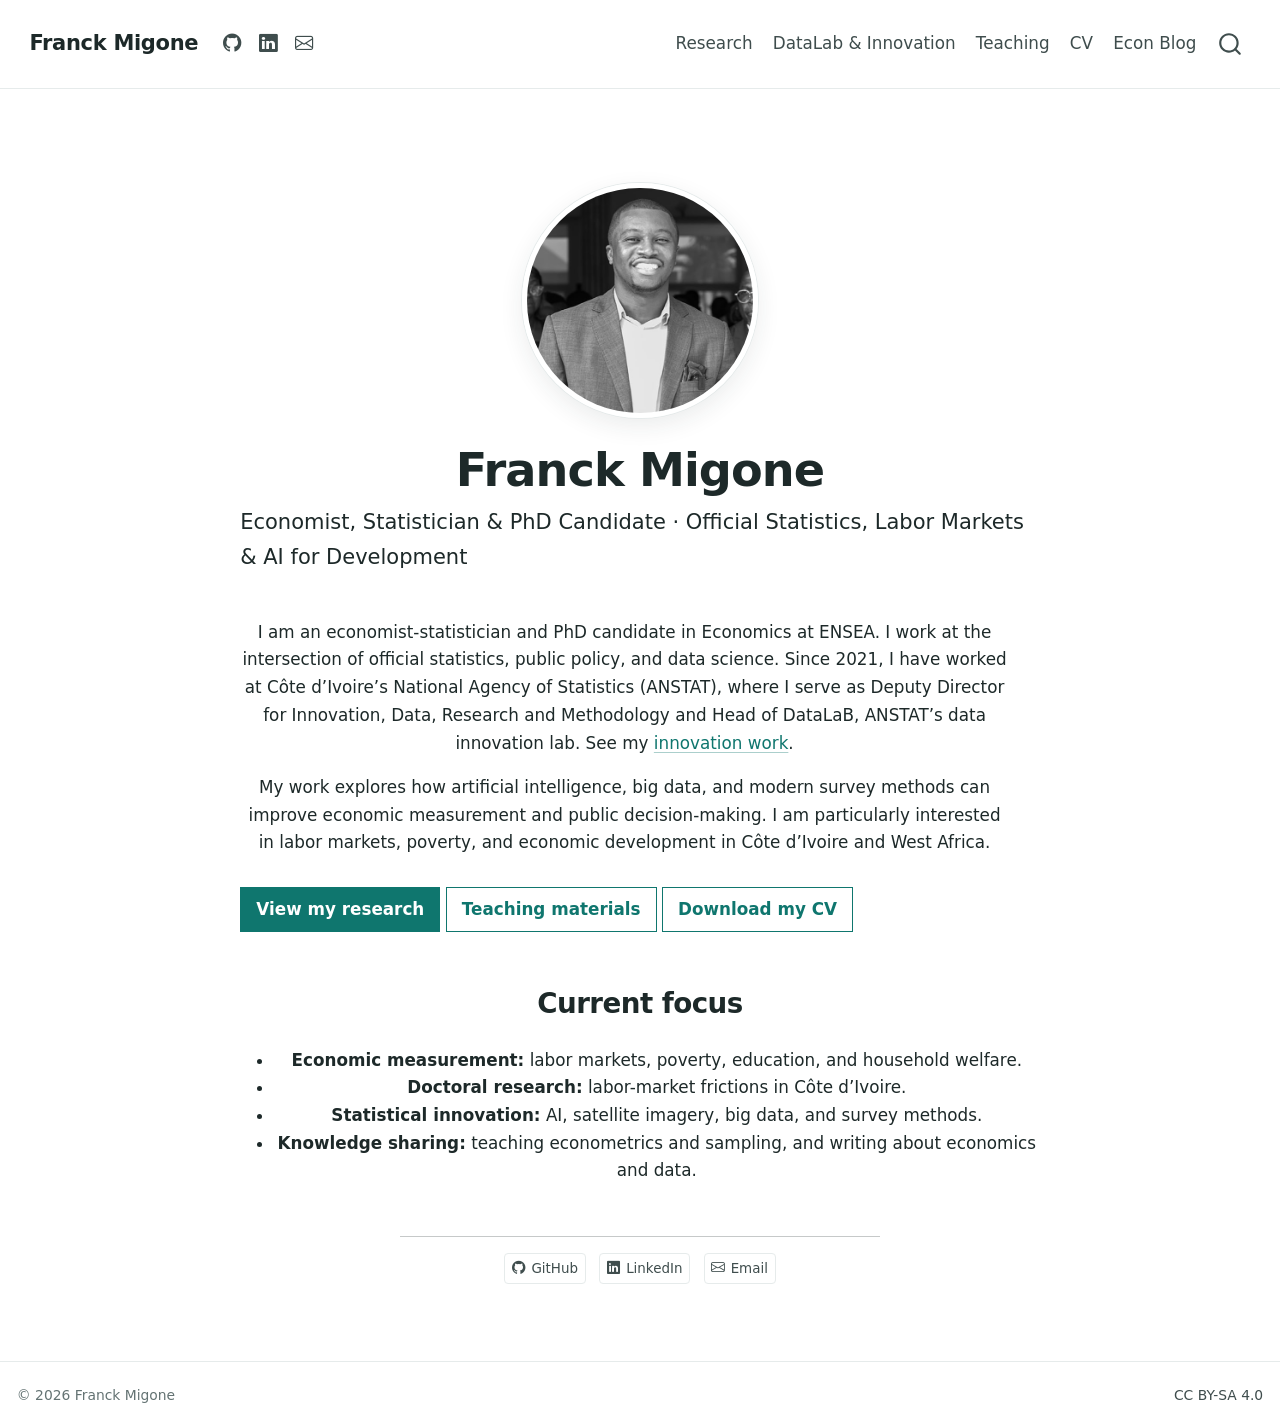
==== commit 01e41d0c: "Restructure la page Research et corrige des liens de ressources - Remet « PhD Candidate » dans le so" ====
--- a/docs/index.html
+++ b/docs/index.html
@@ -38,7 +38,7 @@
 <link href="site_libs/quarto-html/quarto-syntax-highlighting-985aa47af68dae11cd4d235c71fb941e.css" rel="stylesheet" id="quarto-text-highlighting-styles">
 <script src="site_libs/bootstrap/bootstrap.min.js"></script>
 <link href="site_libs/bootstrap/bootstrap-icons.css" rel="stylesheet">
-<link href="site_libs/bootstrap/bootstrap-0083c8f6487b1b5da780e6fd5f37fbbd.min.css" rel="stylesheet" append-hash="true" id="quarto-bootstrap" data-mode="light">
+<link href="site_libs/bootstrap/bootstrap-3d290941f6b93ad3d04daa0365045e45.min.css" rel="stylesheet" append-hash="true" id="quarto-bootstrap" data-mode="light">
 <script id="quarto-search-options" type="application/json">{
   "location": "navbar",
   "copy-button": false,
@@ -164,11 +164,11 @@
 
 
 <meta property="og:title" content="Franck Migone">
-<meta property="og:description" content="Economist, statistician &amp; PhD candidate">
+<meta property="og:description" content="Economist, Statistician &amp; PhD Candidate · Official Statistics, Labor Markets &amp; AI for Development">
 <meta property="og:image" content="https://fajzmigone.github.io/img/fmigone.jpg">
 <meta property="og:site_name" content="Franck Migone">
 <meta name="twitter:title" content="Franck Migone">
-<meta name="twitter:description" content="Economist, statistician &amp; PhD candidate">
+<meta name="twitter:description" content="Economist, Statistician &amp; PhD Candidate · Official Statistics, Labor Markets &amp; AI for Development">
 <meta name="twitter:image" content="https://fajzmigone.github.io/img/fmigone.jpg">
 <meta name="twitter:card" content="summary_large_image">
 </head>
@@ -246,7 +246,7 @@
  <header id="title-block-header" class="quarto-title-block default">
 <div class="quarto-title">
 <h1 class="title">Franck Migone</h1>
-<p class="subtitle lead">Economist, statistician &amp; PhD candidate</p>
+<p class="subtitle lead">Economist, Statistician &amp; PhD Candidate · Official Statistics, Labor Markets &amp; AI for Development</p>
 </div>
 <div class="quarto-title-meta">
   </div>
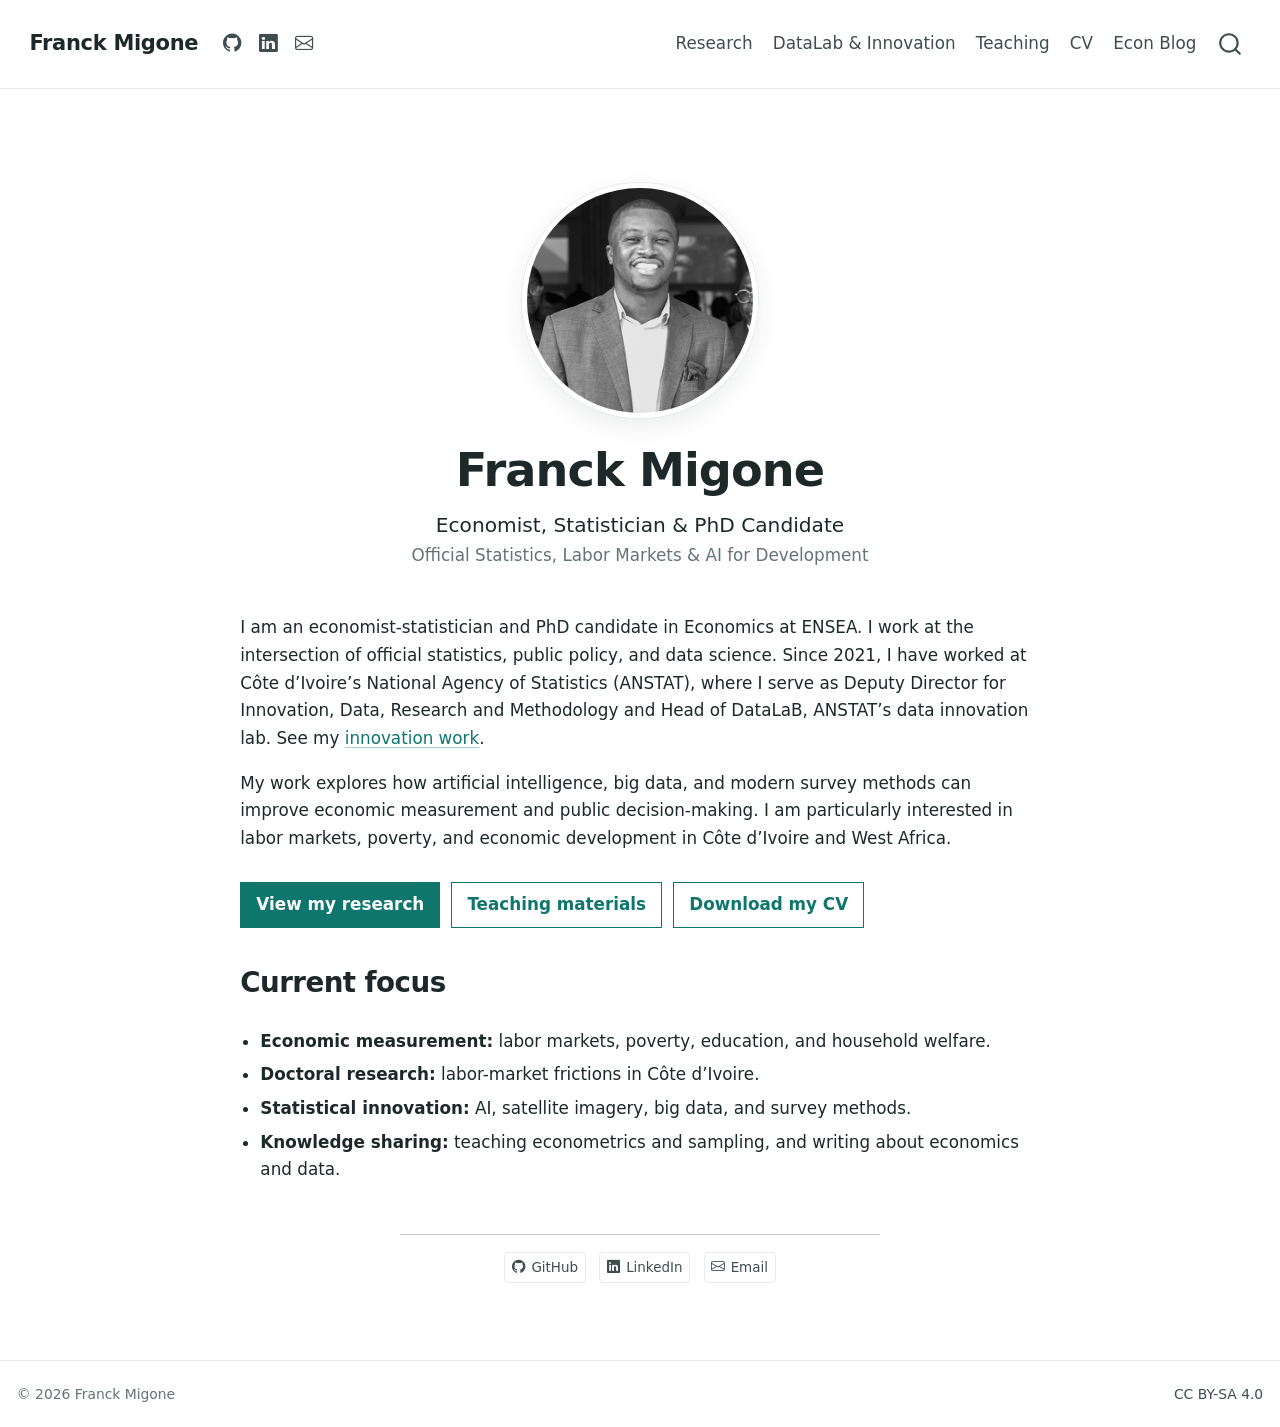
==== commit 8270b57e: "Rend la mise en page du site plus propre - Sous-titre de l'accueil centré sur deux lignes (rôle, pui" ====
--- a/docs/index.html
+++ b/docs/index.html
@@ -38,7 +38,7 @@
 <link href="site_libs/quarto-html/quarto-syntax-highlighting-985aa47af68dae11cd4d235c71fb941e.css" rel="stylesheet" id="quarto-text-highlighting-styles">
 <script src="site_libs/bootstrap/bootstrap.min.js"></script>
 <link href="site_libs/bootstrap/bootstrap-icons.css" rel="stylesheet">
-<link href="site_libs/bootstrap/bootstrap-3d290941f6b93ad3d04daa0365045e45.min.css" rel="stylesheet" append-hash="true" id="quarto-bootstrap" data-mode="light">
+<link href="site_libs/bootstrap/bootstrap-9ff56fe0d0bbb0941a76e34eac74b4dd.min.css" rel="stylesheet" append-hash="true" id="quarto-bootstrap" data-mode="light">
 <script id="quarto-search-options" type="application/json">{
   "location": "navbar",
   "copy-button": false,
@@ -246,7 +246,7 @@
  <header id="title-block-header" class="quarto-title-block default">
 <div class="quarto-title">
 <h1 class="title">Franck Migone</h1>
-<p class="subtitle lead">Economist, Statistician &amp; PhD Candidate · Official Statistics, Labor Markets &amp; AI for Development</p>
+<p class="subtitle lead"><span class="tagline-role">Economist, Statistician &amp; PhD Candidate</span> <span class="visually-hidden">·</span> <span class="tagline-fields">Official Statistics, Labor Markets &amp; AI for Development</span></p>
 </div>
 <div class="quarto-title-meta">
   </div>
